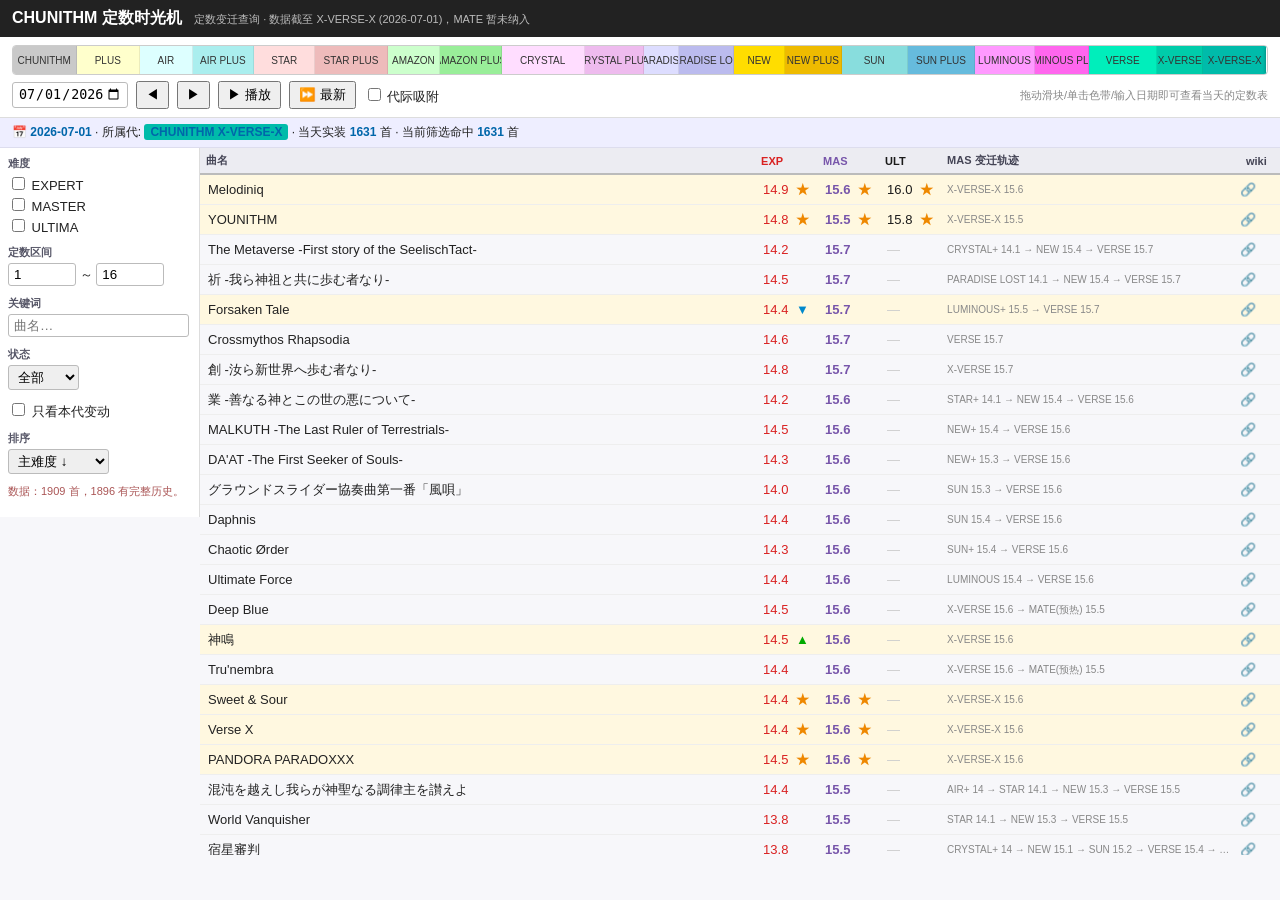
==== app/index.html @ 1765ea55 "移动端修复: 列表宽度100% + 横向翻阅 + 不再隐藏列" ====
<!DOCTYPE html>
<html lang="ja">
<head>
<meta charset="utf-8">
<meta name="viewport" content="width=device-width,initial-scale=1">
<title>CHUNITHM 定数时光机</title>
<link rel="stylesheet" href="style.css">
</head>
<body>
<div id="app">
  <header>
    <h1>CHUNITHM 定数时光机
      <small>定数变迁查询 · 数据截至 X-VERSE-X (2026-07-01)，MATE 暂未纳入</small>
    </h1>
  </header>

  <!-- ① 时间轴 -->
  <div id="timeline">
    <div id="genbands"></div>
    <div id="tlctrl">
      <input type="date" id="dateinput" min="2015-07-16" max="2026-07-01">
      <button id="prevday" title="前一天">◀</button>
      <button id="nextday" title="后一天">▶</button>
      <button id="playbtn">▶ 播放</button>
      <button id="todaybtn">⏩ 最新</button>
      <label><input type="checkbox" id="snap"> 代际吸附</label>
      <span class="legend">拖动滑块/单击色带/输入日期即可查看当天的定数表</span>
    </div>
  </div>

  <!-- ② 状态条 -->
  <div id="statusbar"></div>

  <!-- ③④ 主区 -->
  <div id="main">
    <aside id="filters">
      <div class="fgroup"><b>难度</b>
        <label><input type="checkbox" id="f-exp"> EXPERT</label>
        <label><input type="checkbox" id="f-mas"> MASTER</label>
        <label><input type="checkbox" id="f-ult"> ULTIMA</label>
      </div>
      <div class="fgroup"><b>定数区间</b>
        <input type="number" id="f-min" value="1" min="1" max="16" step="0.1">
        ～ <input type="number" id="f-max" value="16" min="1" max="16" step="0.1">
      </div>
      <div class="fgroup"><b>关键词</b> <input type="search" id="f-search" placeholder="曲名…"></div>
      <div class="fgroup"><b>状态</b>
        <select id="f-status">
          <option value="all">全部</option>
          <option value="active">仅现行</option>
          <option value="delisted">仅下架</option>
        </select>
      </div>
      <div class="fgroup"><label><input type="checkbox" id="f-changed"> 只看本代变动</label></div>
      <div class="fgroup"><b>排序</b>
        <select id="f-sort">
          <option value="primary-desc" selected>主难度 ↓</option>
          <option value="primary-asc">主难度 ↑</option>
          <option value="mas-desc">MAS 定数 ↓</option>
          <option value="mas-asc">MAS 定数 ↑</option>
          <option value="name">曲名</option>
          <option value="release">追加日</option>
        </select>
      </div>
      <div class="fgroup" id="missing-note"></div>
    </aside>

    <section id="listwrap">
     <div id="listscroll">
      <div id="listheader">
        <div class="c-title" data-col="title">曲名</div>
        <div class="c-exp" data-col="EXP">EXP</div>
        <div class="c-mas" data-col="MAS">MAS</div>
        <div class="c-ult" data-col="ULT">ULT</div>
        <div class="c-trail">MAS 变迁轨迹</div>
        <div class="c-wiki">wiki</div>
      </div>
      <div id="listbody"></div>
     </div>
    </section>
  </div>

  <div id="tooltip"></div>
  <div id="copied">已复制</div>
</div>
<script src="gens.js"></script>
<script src="data.js"></script>
<script src="app.js"></script>
</body>
</html>
---- app/style.css ----
* { box-sizing: border-box; }
body { margin:0; font-family: "Hiragino Kaku Gothic ProN","Segoe UI",Meiryo,sans-serif; font-size:13px; color:#222; background:#f7f7fa; }
h1 { font-size:16px; margin:0; padding:8px 12px; background:#222; color:#fff; }
h1 small { font-size:11px; color:#bbb; font-weight:normal; margin-left:8px; }

#timeline { background:#fff; border-bottom:1px solid #ddd; padding:8px 12px; }
#genbands { display:flex; height:30px; border:1px solid #ccc; border-radius:4px; overflow:hidden; cursor:pointer; position:relative; user-select:none; -webkit-user-select:none; touch-action:none; }
.band { height:100%; display:flex; align-items:center; justify-content:center; font-size:10px; color:#333; border-right:1px solid rgba(0,0,0,.08); overflow:hidden; white-space:nowrap; transition:filter .1s; }
.band:hover { filter:brightness(.92); }
#tlhandle { position:absolute; top:0; bottom:0; width:3px; background:#111; left:0; pointer-events:none; z-index:5; box-shadow:0 0 0 1px #fff, 0 0 4px rgba(0,0,0,.6); }
.band .bname { writing-mode:horizontal-tb; transform:none; }
.band.outscope { filter:grayscale(.7); opacity:.5; }
#dateslider { width:100%; margin-top:6px; }
#tlctrl { display:flex; align-items:center; gap:8px; margin-top:6px; flex-wrap:wrap; }
#tlctrl .legend { color:#888; font-size:11px; margin-left:auto; }
button { padding:3px 8px; cursor:pointer; }
input[type=date],input[type=number],input[type=search],select { padding:3px 5px; border:1px solid #bbb; border-radius:3px; }

#statusbar { padding:6px 12px; background:#eef; border-bottom:1px solid #dde; font-size:12px; }
#statusbar b { color:#06a; }

#main { display:flex; align-items:flex-start; }
#filters { width:200px; flex:0 0 200px; background:#fff; border-right:1px solid #ddd; padding:8px; }
.fgroup { margin-bottom:10px; }
.fgroup b { display:block; margin-bottom:3px; font-size:11px; color:#556; }
.fgroup label { display:block; margin:2px 0; }
#missing-note { font-size:11px; color:#a55; }

#listwrap { flex:1; min-width:0; }
#listheader, .row { display:grid; grid-template-columns: minmax(180px,2.6fr) 62px 62px 62px minmax(120px,1.4fr) 40px; align-items:center; }
#listheader { position:sticky; top:0; background:#ececf2; border-bottom:2px solid #bbb; font-size:11px; font-weight:bold; color:#445; z-index:2; }
#listheader>div { padding:5px 6px; }
#listheader .c-exp{color:#d92121;} #listheader .c-mas{color:#75a} #listheader .c-ult{color:#1a1a1a}
#listbody { position:relative; height:calc(100vh - 220px); overflow-y:auto; overflow-x:hidden; }
.row { height:30px; border-bottom:1px solid #eee; position:absolute; left:0; right:0; }
.row:hover { background:#eef5ff; }
.row .c-title { padding:0 8px; overflow:hidden; text-overflow:ellipsis; white-space:nowrap; cursor:pointer; }
.row .c-exp,.row .c-mas,.row .c-ult { text-align:left; padding-left:8px; font-variant-numeric:tabular-nums; }
.row .c-exp{color:#d92121;} .row .c-mas{color:#75a;font-weight:bold;} .row .c-ult{color:#1a1a1a;}
.row .c-trail { font-size:10px; color:#888; padding:0 6px; overflow:hidden; white-space:nowrap; text-overflow:ellipsis; }
.row .c-wiki a { color:#08e; text-decoration:none; }
.row.changed { background:#fff8e0; }
.row .mark { font-weight:bold; margin-left:4px; }
.mark.up{color:#0a0;} .mark.down{color:#08c;} .mark.new{color:#e80;}
.const-null { color:#ccc; }

#tooltip { position:fixed; background:#222; color:#fff; padding:5px 8px; border-radius:4px; font-size:12px; max-width:420px; word-break:break-all; display:none; z-index:100; pointer-events:none; }
#copied { position:fixed; background:#0a0; color:#fff; padding:4px 10px; border-radius:4px; font-size:12px; display:none; z-index:101; }
.row.delisted .c-title { color:#999; }
.row.delisted .c-title::after { content:" [下架]"; font-size:10px; color:#c66; }

/* ===== 移动端适配 ===== */
#listscroll { overflow-x: auto; }  /* 列表横向翻阅 */
@media (max-width: 900px) {
  #main { flex-direction: column; }
  #filters { width: 100%; flex: none; border-right: none; border-bottom: 1px solid #ddd;
             display: flex; flex-wrap: wrap; gap: 4px; padding: 6px; max-height: 180px; overflow-y: auto; }
  .fgroup { margin-bottom: 2px; display: flex; align-items: center; gap: 4px; }
  .fgroup b { margin: 0; white-space: nowrap; }
  #listwrap { width: 100%; }
  #listheader, .row { min-width: 580px; }  /* 不压缩,窄屏横向滚动看全部列 */
  #listbody { height: calc(100vh - 340px); }
  h1 { font-size: 14px; }
  h1 small { display: none; }
  .band .bname { font-size: 8px; }
  .row { height: 36px; }
  #tlctrl .legend { display: none; }
  #tlctrl { gap: 4px; }
  #tlctrl button { padding: 4px 6px; font-size: 12px; }
}
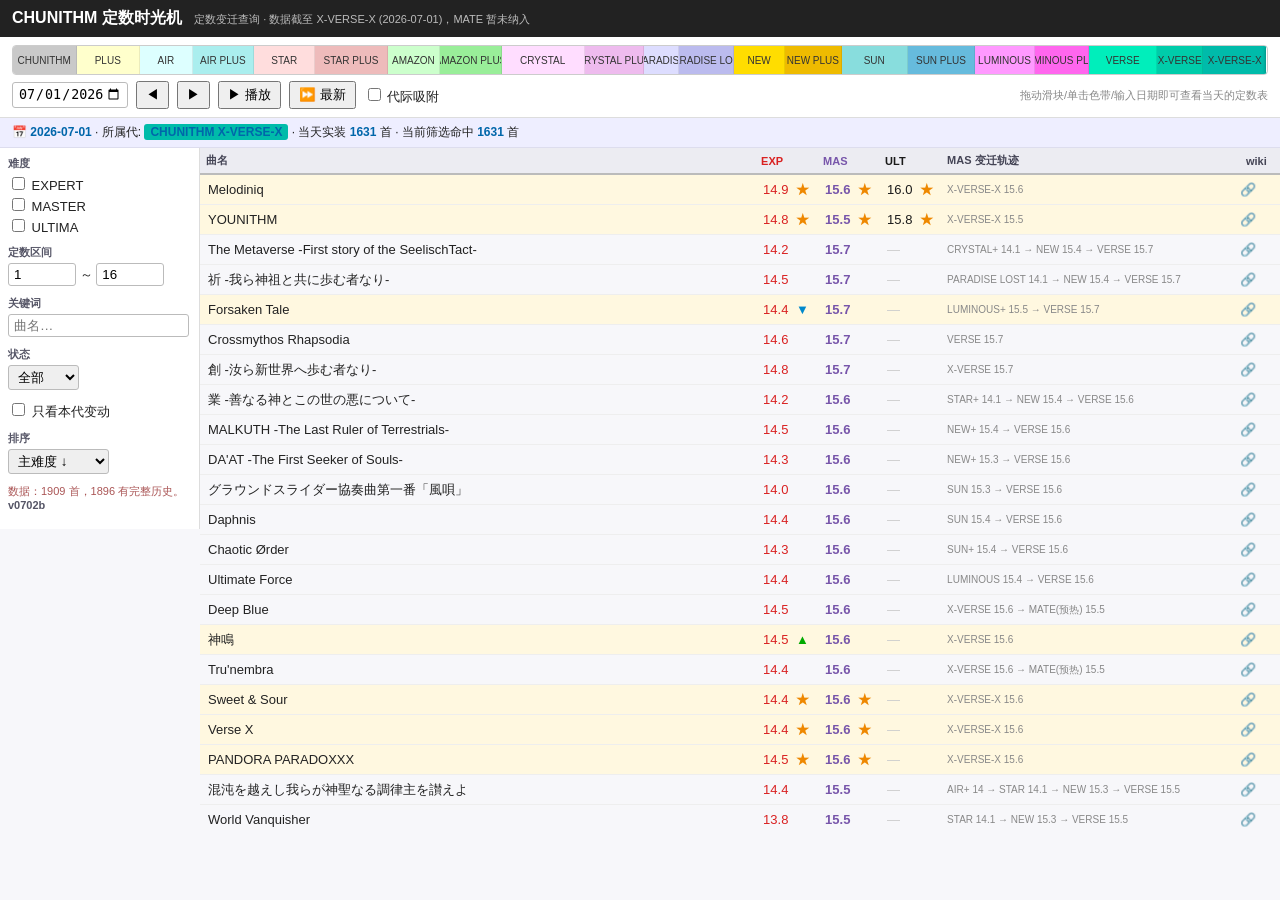
==== commit a8853e3b: "v0702c: 资源链接加版本号绕CDN缓存" ====
--- a/app/index.html
+++ b/app/index.html
@@ -4,7 +4,7 @@
 <meta charset="utf-8">
 <meta name="viewport" content="width=device-width,initial-scale=1">
 <title>CHUNITHM 定数时光机</title>
-<link rel="stylesheet" href="style.css">
+<link rel="stylesheet" href="style.css?v=0702c">
 </head>
 <body>
 <div id="app">
@@ -83,8 +83,8 @@
   <div id="tooltip"></div>
   <div id="copied">已复制</div>
 </div>
-<script src="gens.js"></script>
-<script src="data.js"></script>
-<script src="app.js"></script>
+<script src="gens.js?v=0702c"></script>
+<script src="data.js?v=0702c"></script>
+<script src="app.js?v=0702c"></script>
 </body>
 </html>
--- a/app/style.css
+++ b/app/style.css
@@ -31,8 +31,8 @@
 #listheader { position:sticky; top:0; background:#ececf2; border-bottom:2px solid #bbb; font-size:11px; font-weight:bold; color:#445; z-index:2; }
 #listheader>div { padding:5px 6px; }
 #listheader .c-exp{color:#d92121;} #listheader .c-mas{color:#75a} #listheader .c-ult{color:#1a1a1a}
-#listbody { position:relative; height:calc(100vh - 220px); overflow-y:auto; overflow-x:hidden; }
-.row { height:30px; border-bottom:1px solid #eee; position:absolute; left:0; right:0; }
+#listbody { position:relative; }
+.row { height:30px; border-bottom:1px solid #eee; }
 .row:hover { background:#eef5ff; }
 .row .c-title { padding:0 8px; overflow:hidden; text-overflow:ellipsis; white-space:nowrap; cursor:pointer; }
 .row .c-exp,.row .c-mas,.row .c-ult { text-align:left; padding-left:8px; font-variant-numeric:tabular-nums; }
@@ -50,7 +50,7 @@
 .row.delisted .c-title::after { content:" [下架]"; font-size:10px; color:#c66; }
 
 /* ===== 移动端适配 ===== */
-#listscroll { overflow-x: auto; }  /* 列表横向翻阅 */
+#listscroll { overflow:auto; max-height:calc(100vh - 220px); -webkit-overflow-scrolling:touch; }
 @media (max-width: 900px) {
   #main { flex-direction: column; }
   #filters { width: 100%; flex: none; border-right: none; border-bottom: 1px solid #ddd;
@@ -59,10 +59,9 @@
   .fgroup b { margin: 0; white-space: nowrap; }
   #listwrap { width: 100%; }
   #listheader, .row { min-width: 580px; }  /* 不压缩,窄屏横向滚动看全部列 */
-  #listbody { height: calc(100vh - 340px); }
   h1 { font-size: 14px; }
   h1 small { display: none; }
-  .band .bname { font-size: 8px; }
+  .band .bname { display: none; }
   .row { height: 36px; }
   #tlctrl .legend { display: none; }
   #tlctrl { gap: 4px; }
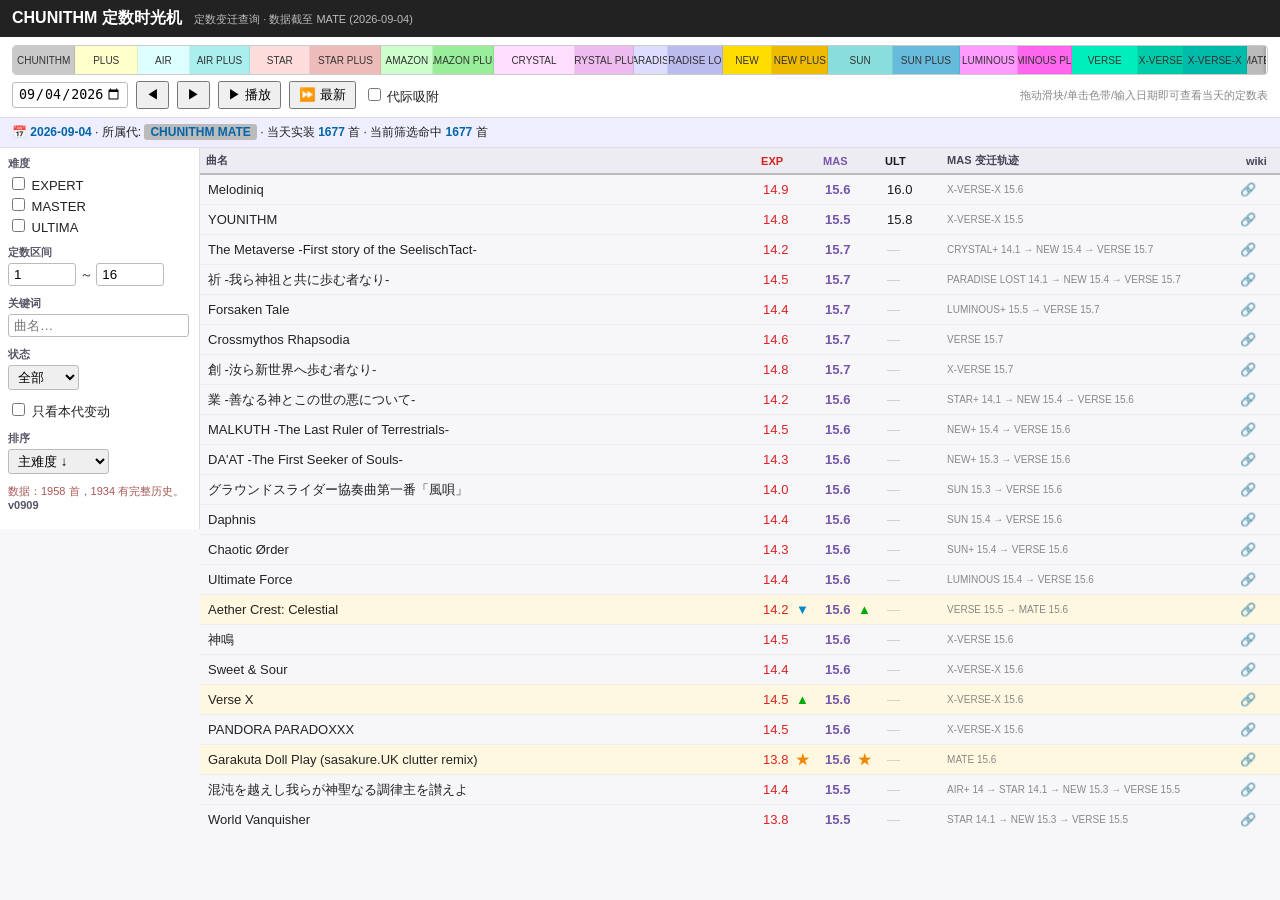
==== commit 5cbc34dd: "v0909: MATE代数据纳入 - 1958首(新增49/下架3/定数变动25), 数据锚点2026-09-04" ====
--- a/app/index.html
+++ b/app/index.html
@@ -4,13 +4,13 @@
 <meta charset="utf-8">
 <meta name="viewport" content="width=device-width,initial-scale=1">
 <title>CHUNITHM 定数时光机</title>
-<link rel="stylesheet" href="style.css?v=0702c">
+<link rel="stylesheet" href="style.css?v=0909">
 </head>
 <body>
 <div id="app">
   <header>
     <h1>CHUNITHM 定数时光机
-      <small>定数变迁查询 · 数据截至 X-VERSE-X (2026-07-01)，MATE 暂未纳入</small>
+      <small>定数变迁查询 · 数据截至 MATE (2026-09-04)</small>
     </h1>
   </header>
 
@@ -18,7 +18,7 @@
   <div id="timeline">
     <div id="genbands"></div>
     <div id="tlctrl">
-      <input type="date" id="dateinput" min="2015-07-16" max="2026-07-01">
+      <input type="date" id="dateinput" min="2015-07-16" max="2026-09-04">
       <button id="prevday" title="前一天">◀</button>
       <button id="nextday" title="后一天">▶</button>
       <button id="playbtn">▶ 播放</button>
@@ -83,8 +83,8 @@
   <div id="tooltip"></div>
   <div id="copied">已复制</div>
 </div>
-<script src="gens.js?v=0702c"></script>
-<script src="data.js?v=0702c"></script>
-<script src="app.js?v=0702c"></script>
+<script src="gens.js?v=0909"></script>
+<script src="data.js?v=0909"></script>
+<script src="app.js?v=0909"></script>
 </body>
 </html>
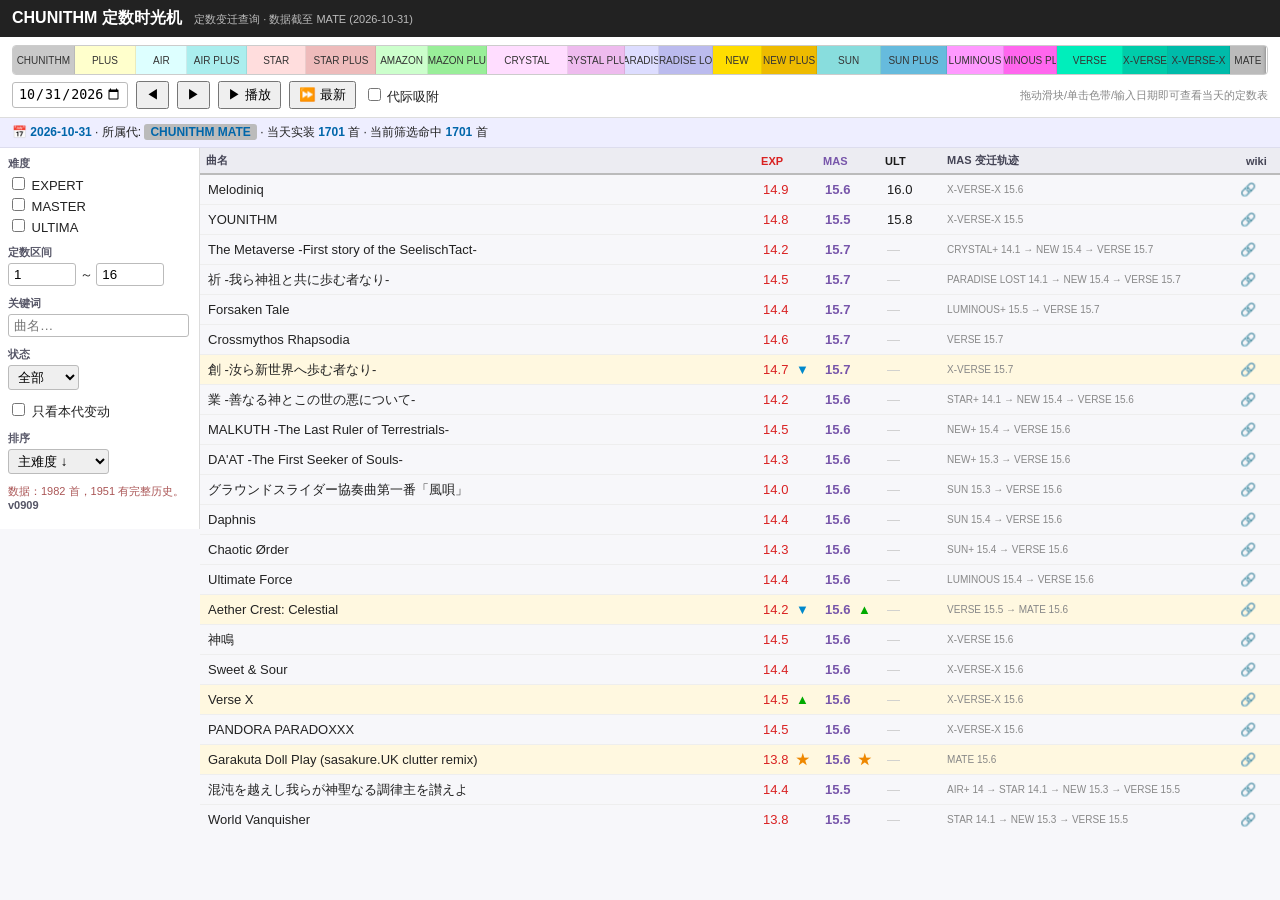
==== commit 83d1bbf0: "v1112: MATE代内增量更新 - 1982首(新增24/下架0/定数变动28/ULT新增2), 数据锚点2026-10-31" ====
--- a/app/index.html
+++ b/app/index.html
@@ -4,13 +4,13 @@
 <meta charset="utf-8">
 <meta name="viewport" content="width=device-width,initial-scale=1">
 <title>CHUNITHM 定数时光机</title>
-<link rel="stylesheet" href="style.css?v=0909">
+<link rel="stylesheet" href="style.css?v=1112">
 </head>
 <body>
 <div id="app">
   <header>
     <h1>CHUNITHM 定数时光机
-      <small>定数变迁查询 · 数据截至 MATE (2026-09-04)</small>
+      <small>定数变迁查询 · 数据截至 MATE (2026-10-31)</small>
     </h1>
   </header>
 
@@ -18,7 +18,7 @@
   <div id="timeline">
     <div id="genbands"></div>
     <div id="tlctrl">
-      <input type="date" id="dateinput" min="2015-07-16" max="2026-09-04">
+      <input type="date" id="dateinput" min="2015-07-16" max="2026-10-31">
       <button id="prevday" title="前一天">◀</button>
       <button id="nextday" title="后一天">▶</button>
       <button id="playbtn">▶ 播放</button>
@@ -83,8 +83,8 @@
   <div id="tooltip"></div>
   <div id="copied">已复制</div>
 </div>
-<script src="gens.js?v=0909"></script>
-<script src="data.js?v=0909"></script>
-<script src="app.js?v=0909"></script>
+<script src="gens.js?v=1112"></script>
+<script src="data.js?v=1112"></script>
+<script src="app.js?v=1112"></script>
 </body>
 </html>
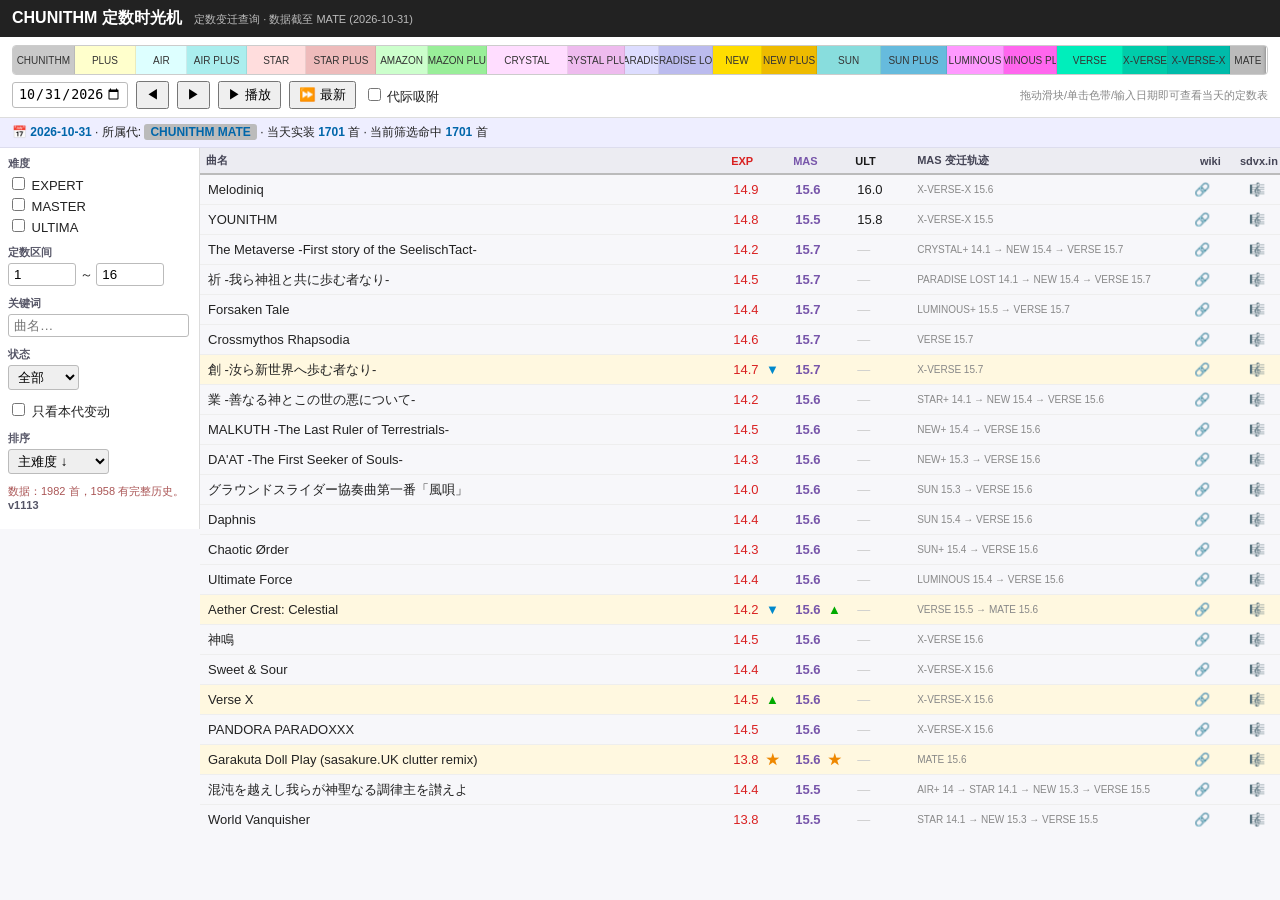
==== commit bde7d3a6: "v1113: 新增sdvx.in谱面图链接列(主难度优先,🎼图标,1971/1982命中)" ====
--- a/app/index.html
+++ b/app/index.html
@@ -4,7 +4,7 @@
 <meta charset="utf-8">
 <meta name="viewport" content="width=device-width,initial-scale=1">
 <title>CHUNITHM 定数时光机</title>
-<link rel="stylesheet" href="style.css?v=1112">
+<link rel="stylesheet" href="style.css?v=1113">
 </head>
 <body>
 <div id="app">
@@ -74,6 +74,7 @@
         <div class="c-ult" data-col="ULT">ULT</div>
         <div class="c-trail">MAS 变迁轨迹</div>
         <div class="c-wiki">wiki</div>
+        <div class="c-sdvx" title="谱面平面图(主难度: 有ULT进ULT,否则MAS)">sdvx.in</div>
       </div>
       <div id="listbody"></div>
      </div>
@@ -83,8 +84,8 @@
   <div id="tooltip"></div>
   <div id="copied">已复制</div>
 </div>
-<script src="gens.js?v=1112"></script>
-<script src="data.js?v=1112"></script>
-<script src="app.js?v=1112"></script>
+<script src="gens.js?v=1113"></script>
+<script src="data.js?v=1113"></script>
+<script src="app.js?v=1113"></script>
 </body>
 </html>
--- a/app/style.css
+++ b/app/style.css
@@ -27,7 +27,7 @@
 #missing-note { font-size:11px; color:#a55; }
 
 #listwrap { flex:1; min-width:0; }
-#listheader, .row { display:grid; grid-template-columns: minmax(180px,2.6fr) 62px 62px 62px minmax(120px,1.4fr) 40px; align-items:center; }
+#listheader, .row { display:grid; grid-template-columns: minmax(180px,2.6fr) 62px 62px 62px minmax(120px,1.4fr) 40px 46px; align-items:center; }
 #listheader { position:sticky; top:0; background:#ececf2; border-bottom:2px solid #bbb; font-size:11px; font-weight:bold; color:#445; z-index:2; }
 #listheader>div { padding:5px 6px; }
 #listheader .c-exp{color:#d92121;} #listheader .c-mas{color:#75a} #listheader .c-ult{color:#1a1a1a}
@@ -39,6 +39,8 @@
 .row .c-exp{color:#d92121;} .row .c-mas{color:#75a;font-weight:bold;} .row .c-ult{color:#1a1a1a;}
 .row .c-trail { font-size:10px; color:#888; padding:0 6px; overflow:hidden; white-space:nowrap; text-overflow:ellipsis; }
 .row .c-wiki a { color:#08e; text-decoration:none; }
+.row .c-sdvx { text-align:center; }
+.row .c-sdvx a { color:#08e; text-decoration:none; }
 .row.changed { background:#fff8e0; }
 .row .mark { font-weight:bold; margin-left:4px; }
 .mark.up{color:#0a0;} .mark.down{color:#08c;} .mark.new{color:#e80;}
@@ -58,7 +60,7 @@
   .fgroup { margin-bottom: 2px; display: flex; align-items: center; gap: 4px; }
   .fgroup b { margin: 0; white-space: nowrap; }
   #listwrap { width: 100%; }
-  #listheader, .row { min-width: 580px; }  /* 不压缩,窄屏横向滚动看全部列 */
+  #listheader, .row { min-width: 630px; }  /* 不压缩,窄屏横向滚动看全部列 */
   h1 { font-size: 14px; }
   h1 small { display: none; }
   .band .bname { display: none; }
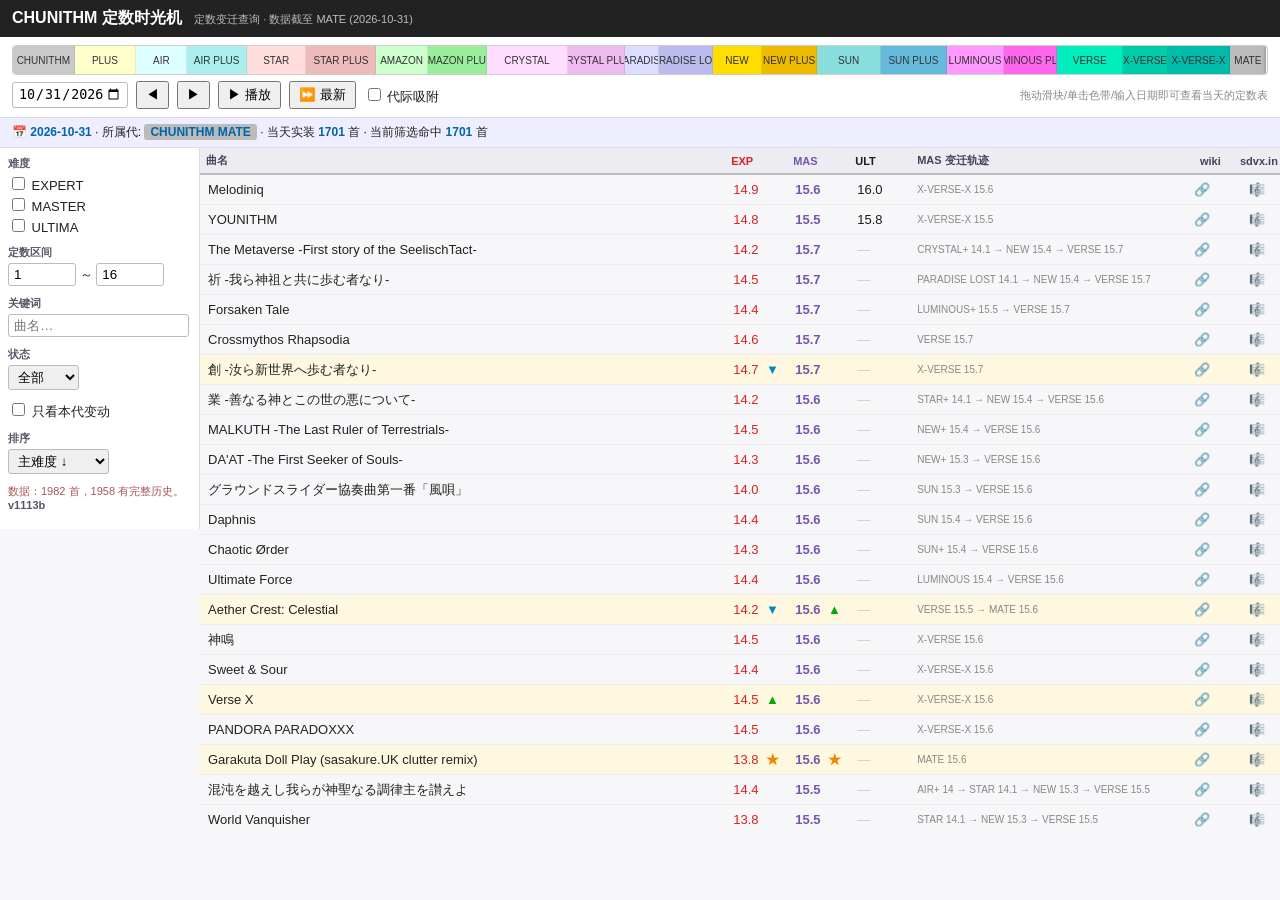
==== commit 1cb12a06: "v1113b: 补齐sdvx-in全部11首链接(1982/1982) + 修正2首显示名(]-[|/34<#!/紅)" ====
--- a/app/index.html
+++ b/app/index.html
@@ -4,7 +4,7 @@
 <meta charset="utf-8">
 <meta name="viewport" content="width=device-width,initial-scale=1">
 <title>CHUNITHM 定数时光机</title>
-<link rel="stylesheet" href="style.css?v=1113">
+<link rel="stylesheet" href="style.css?v=1113b">
 </head>
 <body>
 <div id="app">
@@ -84,8 +84,8 @@
   <div id="tooltip"></div>
   <div id="copied">已复制</div>
 </div>
-<script src="gens.js?v=1113"></script>
-<script src="data.js?v=1113"></script>
-<script src="app.js?v=1113"></script>
+<script src="gens.js?v=1113b"></script>
+<script src="data.js?v=1113b"></script>
+<script src="app.js?v=1113b"></script>
 </body>
 </html>
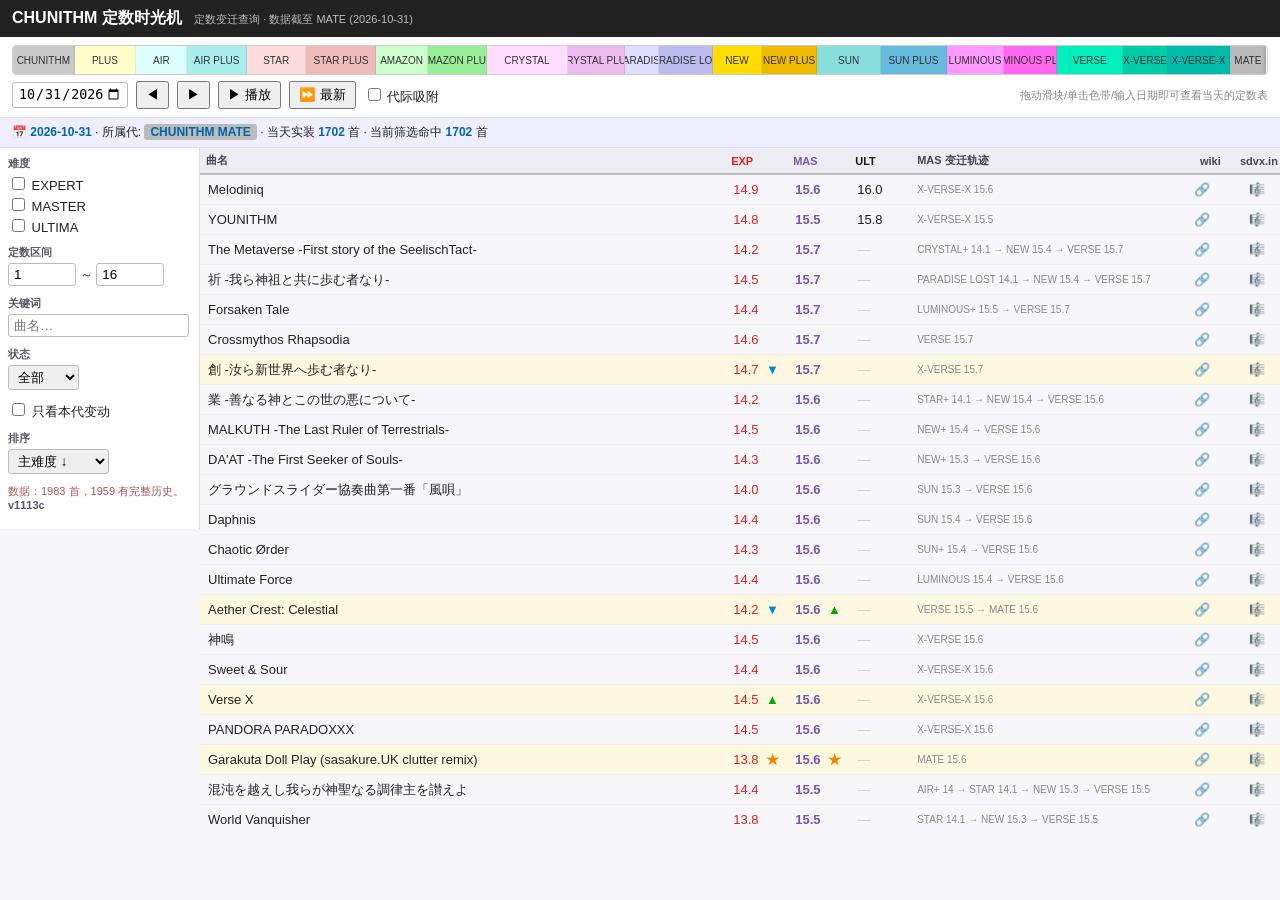
==== commit 32f8c077: "v1113c: 修复FLOWER/Flower大小写撞名丢曲(norm加CLASH精确键), 补回Flower(LUMINOUS PLUS代1983首)" ====
--- a/app/index.html
+++ b/app/index.html
@@ -4,7 +4,7 @@
 <meta charset="utf-8">
 <meta name="viewport" content="width=device-width,initial-scale=1">
 <title>CHUNITHM 定数时光机</title>
-<link rel="stylesheet" href="style.css?v=1113b">
+<link rel="stylesheet" href="style.css?v=1113c">
 </head>
 <body>
 <div id="app">
@@ -84,8 +84,8 @@
   <div id="tooltip"></div>
   <div id="copied">已复制</div>
 </div>
-<script src="gens.js?v=1113b"></script>
-<script src="data.js?v=1113b"></script>
-<script src="app.js?v=1113b"></script>
+<script src="gens.js?v=1113c"></script>
+<script src="data.js?v=1113c"></script>
+<script src="app.js?v=1113c"></script>
 </body>
 </html>
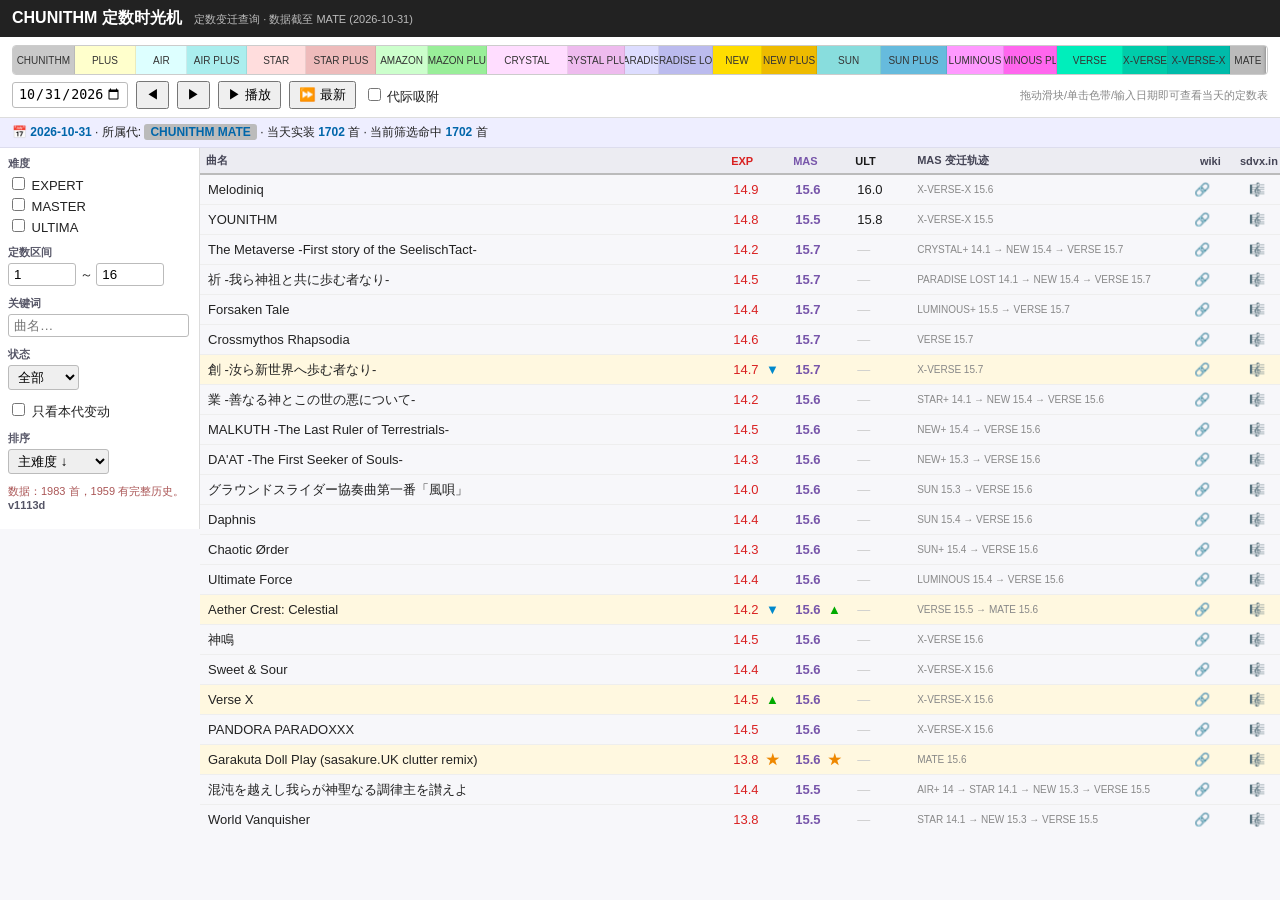
==== commit 08995c04: "v1113d: 下架复归gap建模(7首,选下架期间日期如实隐藏+当天实装数修正) + 轨迹栏⏸曾下架标注" ====
--- a/app/index.html
+++ b/app/index.html
@@ -4,7 +4,7 @@
 <meta charset="utf-8">
 <meta name="viewport" content="width=device-width,initial-scale=1">
 <title>CHUNITHM 定数时光机</title>
-<link rel="stylesheet" href="style.css?v=1113c">
+<link rel="stylesheet" href="style.css?v=1113d">
 </head>
 <body>
 <div id="app">
@@ -84,8 +84,8 @@
   <div id="tooltip"></div>
   <div id="copied">已复制</div>
 </div>
-<script src="gens.js?v=1113c"></script>
-<script src="data.js?v=1113c"></script>
-<script src="app.js?v=1113c"></script>
+<script src="gens.js?v=1113d"></script>
+<script src="data.js?v=1113d"></script>
+<script src="app.js?v=1113d"></script>
 </body>
 </html>
--- a/app/style.css
+++ b/app/style.css
@@ -38,6 +38,7 @@
 .row .c-exp,.row .c-mas,.row .c-ult { text-align:left; padding-left:8px; font-variant-numeric:tabular-nums; }
 .row .c-exp{color:#d92121;} .row .c-mas{color:#75a;font-weight:bold;} .row .c-ult{color:#1a1a1a;}
 .row .c-trail { font-size:10px; color:#888; padding:0 6px; overflow:hidden; white-space:nowrap; text-overflow:ellipsis; }
+.gap-note { color:#c88; }
 .row .c-wiki a { color:#08e; text-decoration:none; }
 .row .c-sdvx { text-align:center; }
 .row .c-sdvx a { color:#08e; text-decoration:none; }
